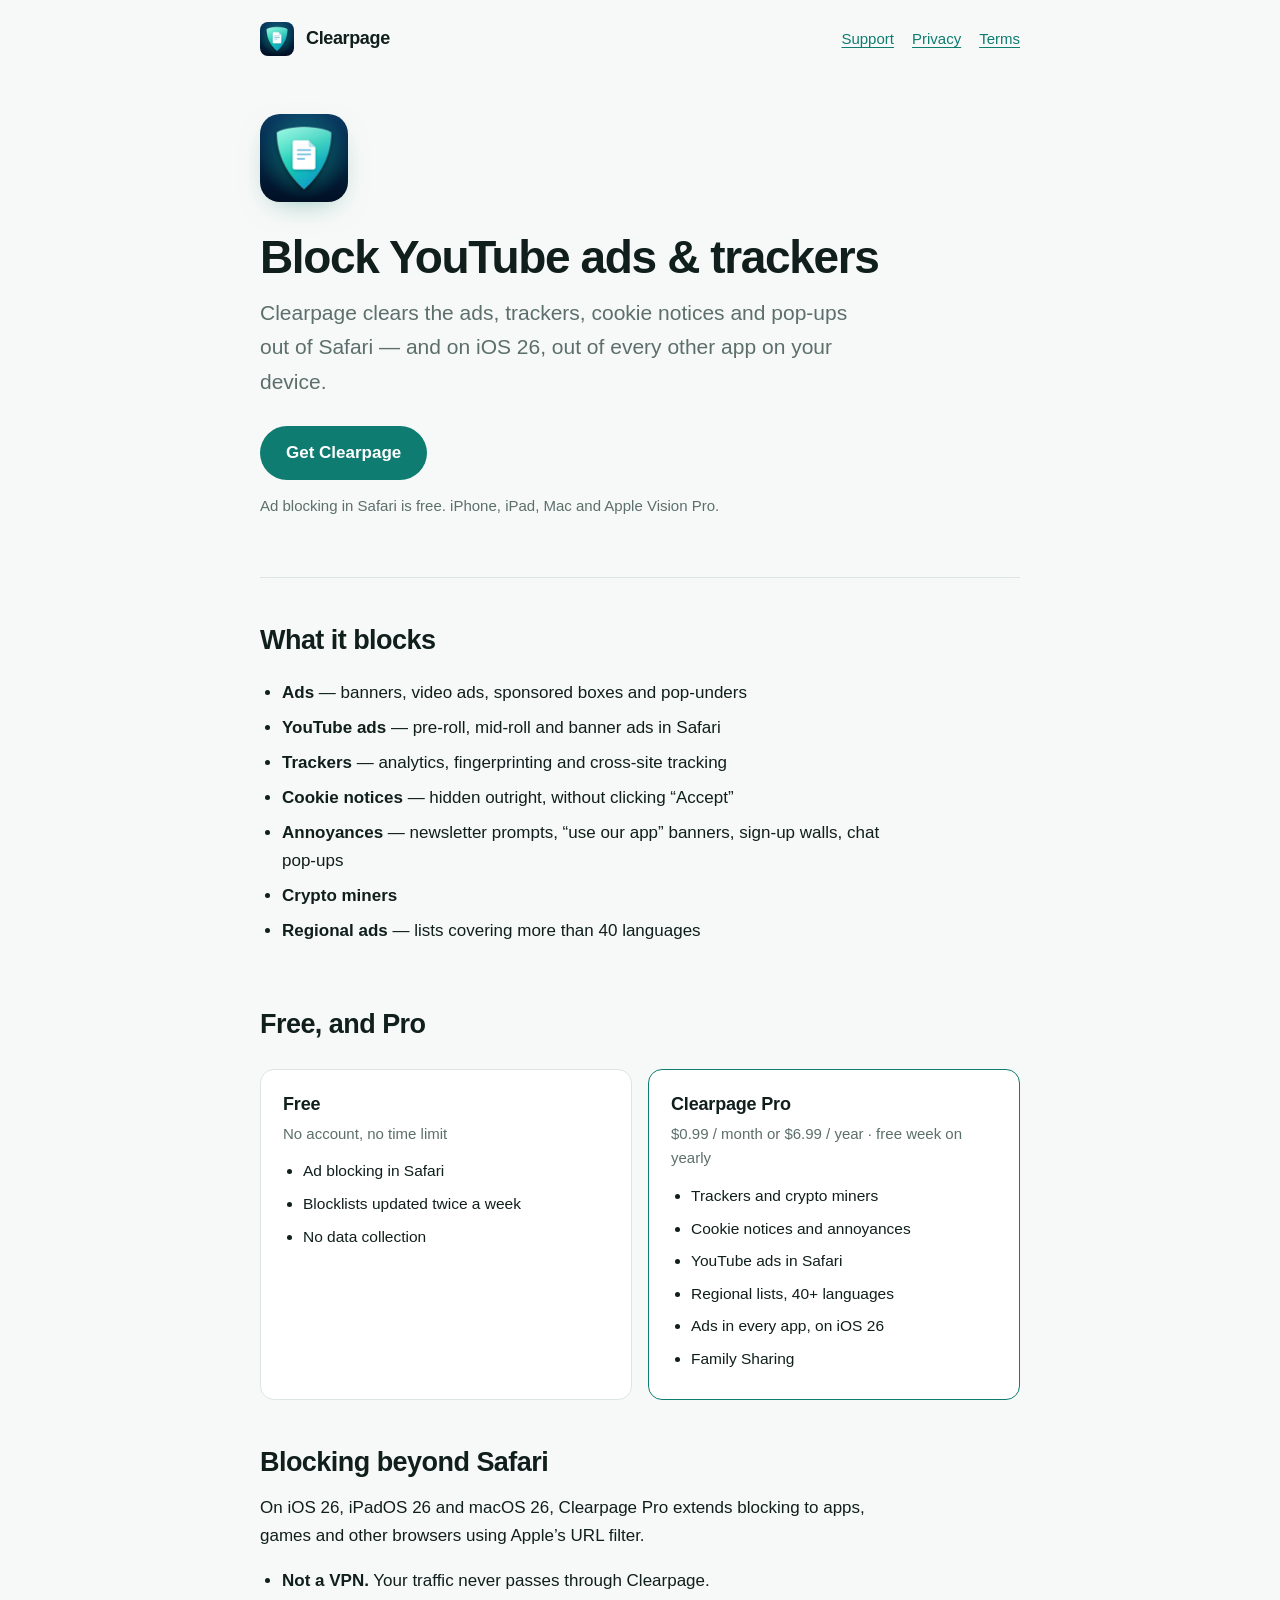
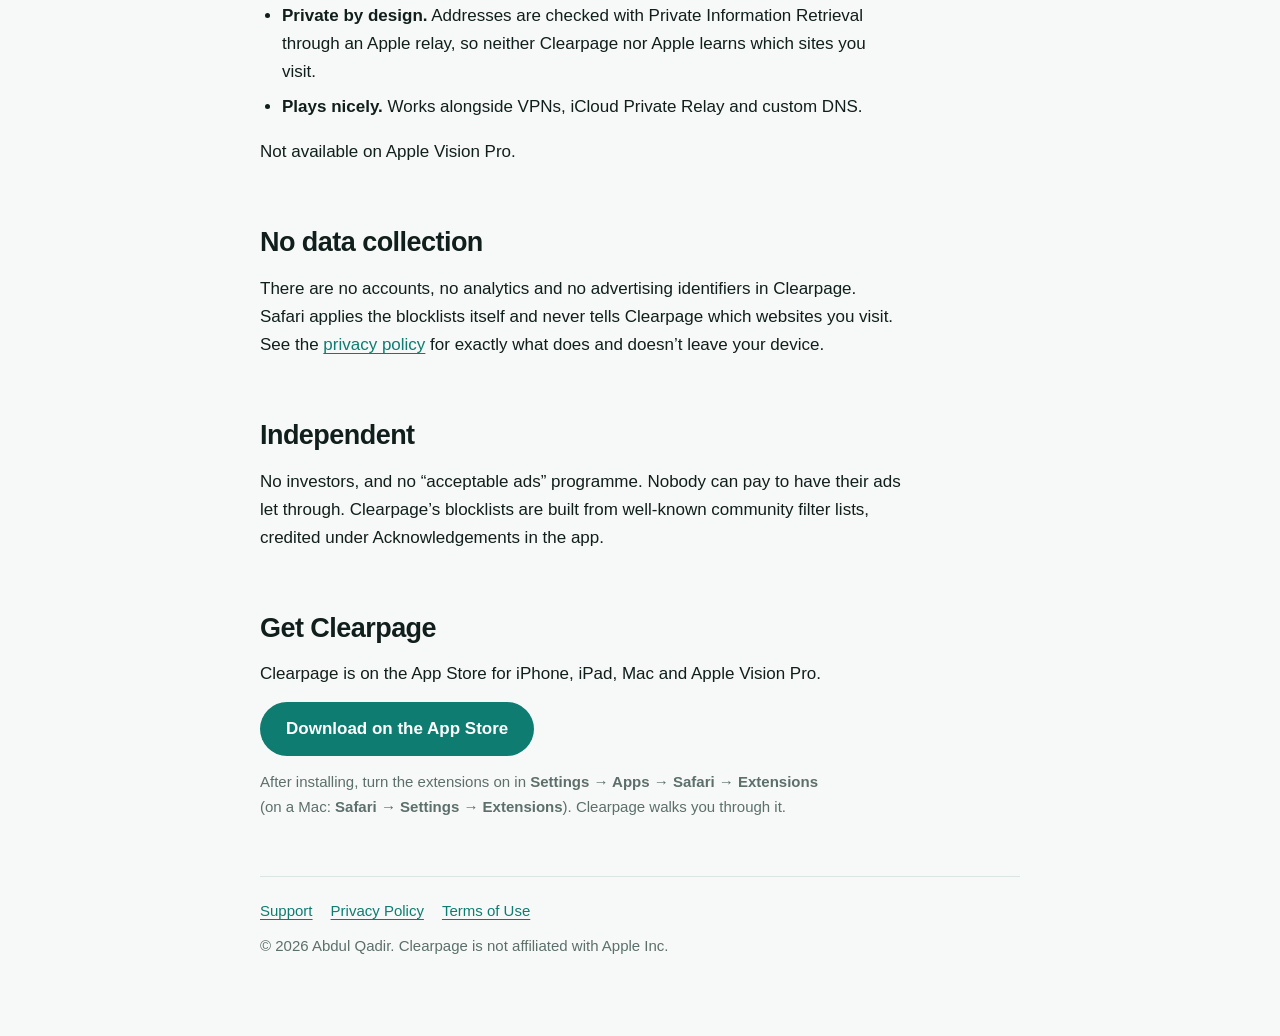
==== index.html @ c193ba33 "Clearpage website: landing page, privacy policy, terms and support" ====
<!DOCTYPE html>
<html lang="en">
<head>
<meta charset="utf-8">
<meta name="viewport" content="width=device-width, initial-scale=1">
<title>Clearpage — Block YouTube Ads &amp; Trackers in Safari</title>
<meta name="description" content="Clearpage blocks ads in Safari, free. Clearpage Pro adds trackers, cookie notices, YouTube ads and blocking in every other app. No data collection, not a VPN.">
<link rel="icon" href="icon.png">
<link rel="apple-touch-icon" href="icon.png">
<meta property="og:title" content="Clearpage — Block YouTube Ads &amp; Trackers">
<meta property="og:description" content="Free ad blocking for Safari on iPhone, iPad, Mac and Apple Vision Pro. Clearpage Pro blocks trackers, cookie notices, YouTube ads and ads in every other app.">
<meta property="og:type" content="website">
<link rel="stylesheet" href="style.css">
</head>
<body>
<div class="wrap">

  <header class="top">
    <img src="icon.png" alt="">
    <a class="name" href="./">Clearpage</a>
    <nav>
      <a href="support.html">Support</a>
      <a href="privacy.html">Privacy</a>
      <a href="terms.html">Terms</a>
    </nav>
  </header>

  <div class="hero">
    <img class="icon" src="icon.png" alt="Clearpage app icon">
    <h1>Block YouTube ads &amp; trackers</h1>
    <p class="tagline">Clearpage clears the ads, trackers, cookie notices and pop-ups out of Safari — and on iOS&nbsp;26, out of every other app on your device.</p>
    <a class="cta" href="#download">Get Clearpage</a>
    <p class="cta-note">Ad blocking in Safari is free. iPhone, iPad, Mac and Apple Vision Pro.</p>
  </div>

  <section>
    <h2>What it blocks</h2>
    <ul>
      <li><strong>Ads</strong> — banners, video ads, sponsored boxes and pop-unders</li>
      <li><strong>YouTube ads</strong> — pre-roll, mid-roll and banner ads in Safari</li>
      <li><strong>Trackers</strong> — analytics, fingerprinting and cross-site tracking</li>
      <li><strong>Cookie notices</strong> — hidden outright, without clicking “Accept”</li>
      <li><strong>Annoyances</strong> — newsletter prompts, “use our app” banners, sign-up walls, chat pop-ups</li>
      <li><strong>Crypto miners</strong></li>
      <li><strong>Regional ads</strong> — lists covering more than 40 languages</li>
    </ul>
  </section>

  <section>
    <h2>Free, and Pro</h2>
    <div class="plans">
      <div class="plan">
        <h3>Free</h3>
        <p class="price">No account, no time limit</p>
        <ul>
          <li>Ad blocking in Safari</li>
          <li>Blocklists updated twice a week</li>
          <li>No data collection</li>
        </ul>
      </div>
      <div class="plan pro">
        <h3>Clearpage Pro</h3>
        <p class="price">$0.99 / month or $6.99 / year · free week on yearly</p>
        <ul>
          <li>Trackers and crypto miners</li>
          <li>Cookie notices and annoyances</li>
          <li>YouTube ads in Safari</li>
          <li>Regional lists, 40+ languages</li>
          <li>Ads in every app, on iOS 26</li>
          <li>Family Sharing</li>
        </ul>
      </div>
    </div>
  </section>

  <section>
    <h2>Blocking beyond Safari</h2>
    <p>On iOS 26, iPadOS 26 and macOS 26, Clearpage Pro extends blocking to apps, games and other browsers using Apple’s URL filter.</p>
    <ul>
      <li><strong>Not a VPN.</strong> Your traffic never passes through Clearpage.</li>
      <li><strong>Private by design.</strong> Addresses are checked with Private Information Retrieval through an Apple relay, so neither Clearpage nor Apple learns which sites you visit.</li>
      <li><strong>Plays nicely.</strong> Works alongside VPNs, iCloud Private Relay and custom DNS.</li>
    </ul>
    <p>Not available on Apple Vision Pro.</p>
  </section>

  <section>
    <h2>No data collection</h2>
    <p>There are no accounts, no analytics and no advertising identifiers in Clearpage. Safari applies the blocklists itself and never tells Clearpage which websites you visit. See the <a href="privacy.html">privacy policy</a> for exactly what does and doesn’t leave your device.</p>
  </section>

  <section>
    <h2>Independent</h2>
    <p>No investors, and no “acceptable ads” programme. Nobody can pay to have their ads let through. Clearpage’s blocklists are built from well-known community filter lists, credited under Acknowledgements in the app.</p>
  </section>

  <section id="download">
    <h2>Get Clearpage</h2>
    <p>Clearpage is on the App Store for iPhone, iPad, Mac and Apple Vision Pro.</p>
    <p><a class="cta" href="https://apps.apple.com/app/id6811292044">Download on the App Store</a></p>
    <p class="cta-note">After installing, turn the extensions on in <strong>Settings → Apps → Safari → Extensions</strong> (on a Mac: <strong>Safari → Settings → Extensions</strong>). Clearpage walks you through it.</p>
  </section>

  <footer>
    <nav>
      <a href="support.html">Support</a>
      <a href="privacy.html">Privacy Policy</a>
      <a href="terms.html">Terms of Use</a>
    </nav>
    <p>© 2026 Abdul Qadir. Clearpage is not affiliated with Apple Inc.</p>
  </footer>

</div>
</body>
</html>
---- style.css ----
/* Clearpage website. Shared by the landing page, privacy policy, terms and support pages.
   Colours match the app's AccentColor asset: #0E7C70 light, #2BC4B1 dark. */

:root {
  color-scheme: light dark;

  --ground: #f7f9f8;
  --surface: #ffffff;
  --ink: #101f1c;
  --muted: #5c6f6b;
  --line: #dde5e2;
  --accent: #0e7c70;
  --accent-soft: #e2f1ee;
  --radius: 14px;
  --measure: 68ch;
}

@media (prefers-color-scheme: dark) {
  :root {
    --ground: #0b1312;
    --surface: #131e1c;
    --ink: #e7efed;
    --muted: #93a8a3;
    --line: #24322f;
    --accent: #2bc4b1;
    --accent-soft: #112a26;
  }
}

* { box-sizing: border-box; }

html { -webkit-text-size-adjust: 100%; }

body {
  margin: 0;
  padding-inline: 20px;
  padding-block: 0 64px;
  background: var(--ground);
  color: var(--ink);
  font: 17px/1.65 -apple-system, BlinkMacSystemFont, "Segoe UI", Roboto, Helvetica, Arial, sans-serif;
  -webkit-font-smoothing: antialiased;
}

.wrap { max-width: 760px; margin: 0 auto; }
.narrow { max-width: var(--measure); }

a { color: var(--accent); text-underline-offset: 3px; }
a:hover { text-decoration-thickness: 2px; }
:focus-visible { outline: 2px solid var(--accent); outline-offset: 3px; border-radius: 4px; }

/* ---------- masthead ---------- */
.top {
  display: flex;
  align-items: center;
  gap: 12px;
  padding-block: 22px;
  flex-wrap: wrap;
}
.top img { width: 34px; height: 34px; border-radius: 8px; }
.top .name {
  font-weight: 700;
  font-size: 18px;
  letter-spacing: -0.02em;
  color: var(--ink);
  text-decoration: none;
  margin-right: auto;
}
.top nav { display: flex; gap: 18px; font-size: 15px; }

/* ---------- hero ---------- */
.hero { padding-block: 36px 44px; border-bottom: 1px solid var(--line); }
.hero img.icon {
  width: 88px;
  height: 88px;
  border-radius: 20px;
  margin-bottom: 22px;
  box-shadow: 0 10px 30px -14px rgba(14, 124, 112, 0.55);
}
h1 {
  font-size: clamp(32px, 6vw, 46px);
  line-height: 1.06;
  letter-spacing: -0.03em;
  margin: 0 0 14px;
  text-wrap: balance;
}
.tagline {
  font-size: clamp(18px, 2.6vw, 21px);
  color: var(--muted);
  margin: 0 0 26px;
  max-width: 52ch;
}
.cta {
  display: inline-block;
  background: var(--accent);
  color: #fff;
  font-weight: 600;
  padding: 13px 26px;
  border-radius: 999px;
  text-decoration: none;
}
@media (prefers-color-scheme: dark) { .cta { color: #06211d; } }
.cta-note { font-size: 15px; color: var(--muted); margin-top: 14px; }

/* ---------- sections ---------- */
section { padding-block: 40px 0; }
h2 {
  font-size: clamp(22px, 3.4vw, 27px);
  letter-spacing: -0.02em;
  margin: 0 0 10px;
  text-wrap: balance;
}
h3 { font-size: 19px; letter-spacing: -0.01em; margin: 28px 0 6px; }
p { margin: 0 0 14px; max-width: var(--measure); }
ul, ol { max-width: var(--measure); padding-left: 22px; }
li { margin-bottom: 7px; }

/* ---------- plan cards ---------- */
.plans { display: grid; gap: 16px; margin-top: 22px; }
@media (min-width: 620px) { .plans { grid-template-columns: 1fr 1fr; } }
.plan {
  background: var(--surface);
  border: 1px solid var(--line);
  border-radius: var(--radius);
  padding: 20px 22px;
}
.plan.pro { border-color: var(--accent); }
.plan h3 { margin: 0 0 2px; font-size: 18px; }
.plan .price { font-size: 15px; color: var(--muted); margin: 0 0 12px; }
.plan ul { margin: 0; padding-left: 20px; font-size: 15.5px; }

/* ---------- legal pages ---------- */
.legal { padding-block: 10px 0; }
.legal h1 { font-size: clamp(28px, 5vw, 38px); margin-bottom: 8px; }
.updated {
  font-size: 14px;
  color: var(--muted);
  margin: 0 0 30px;
}
.callout {
  background: var(--accent-soft);
  border-left: 3px solid var(--accent);
  border-radius: 0 10px 10px 0;
  padding: 14px 18px;
  margin: 0 0 22px;
  max-width: var(--measure);
}
.callout p:last-child { margin-bottom: 0; }

table {
  border-collapse: collapse;
  width: 100%;
  max-width: var(--measure);
  font-size: 15.5px;
  margin-bottom: 18px;
}
th, td {
  text-align: left;
  padding: 9px 14px 9px 0;
  border-bottom: 1px solid var(--line);
  vertical-align: top;
}
th { font-weight: 600; }
.scroller { overflow-x: auto; }

/* ---------- footer ---------- */
footer {
  margin-top: 56px;
  padding-top: 22px;
  border-top: 1px solid var(--line);
  font-size: 15px;
  color: var(--muted);
}
footer nav { display: flex; flex-wrap: wrap; gap: 18px; margin-bottom: 10px; }
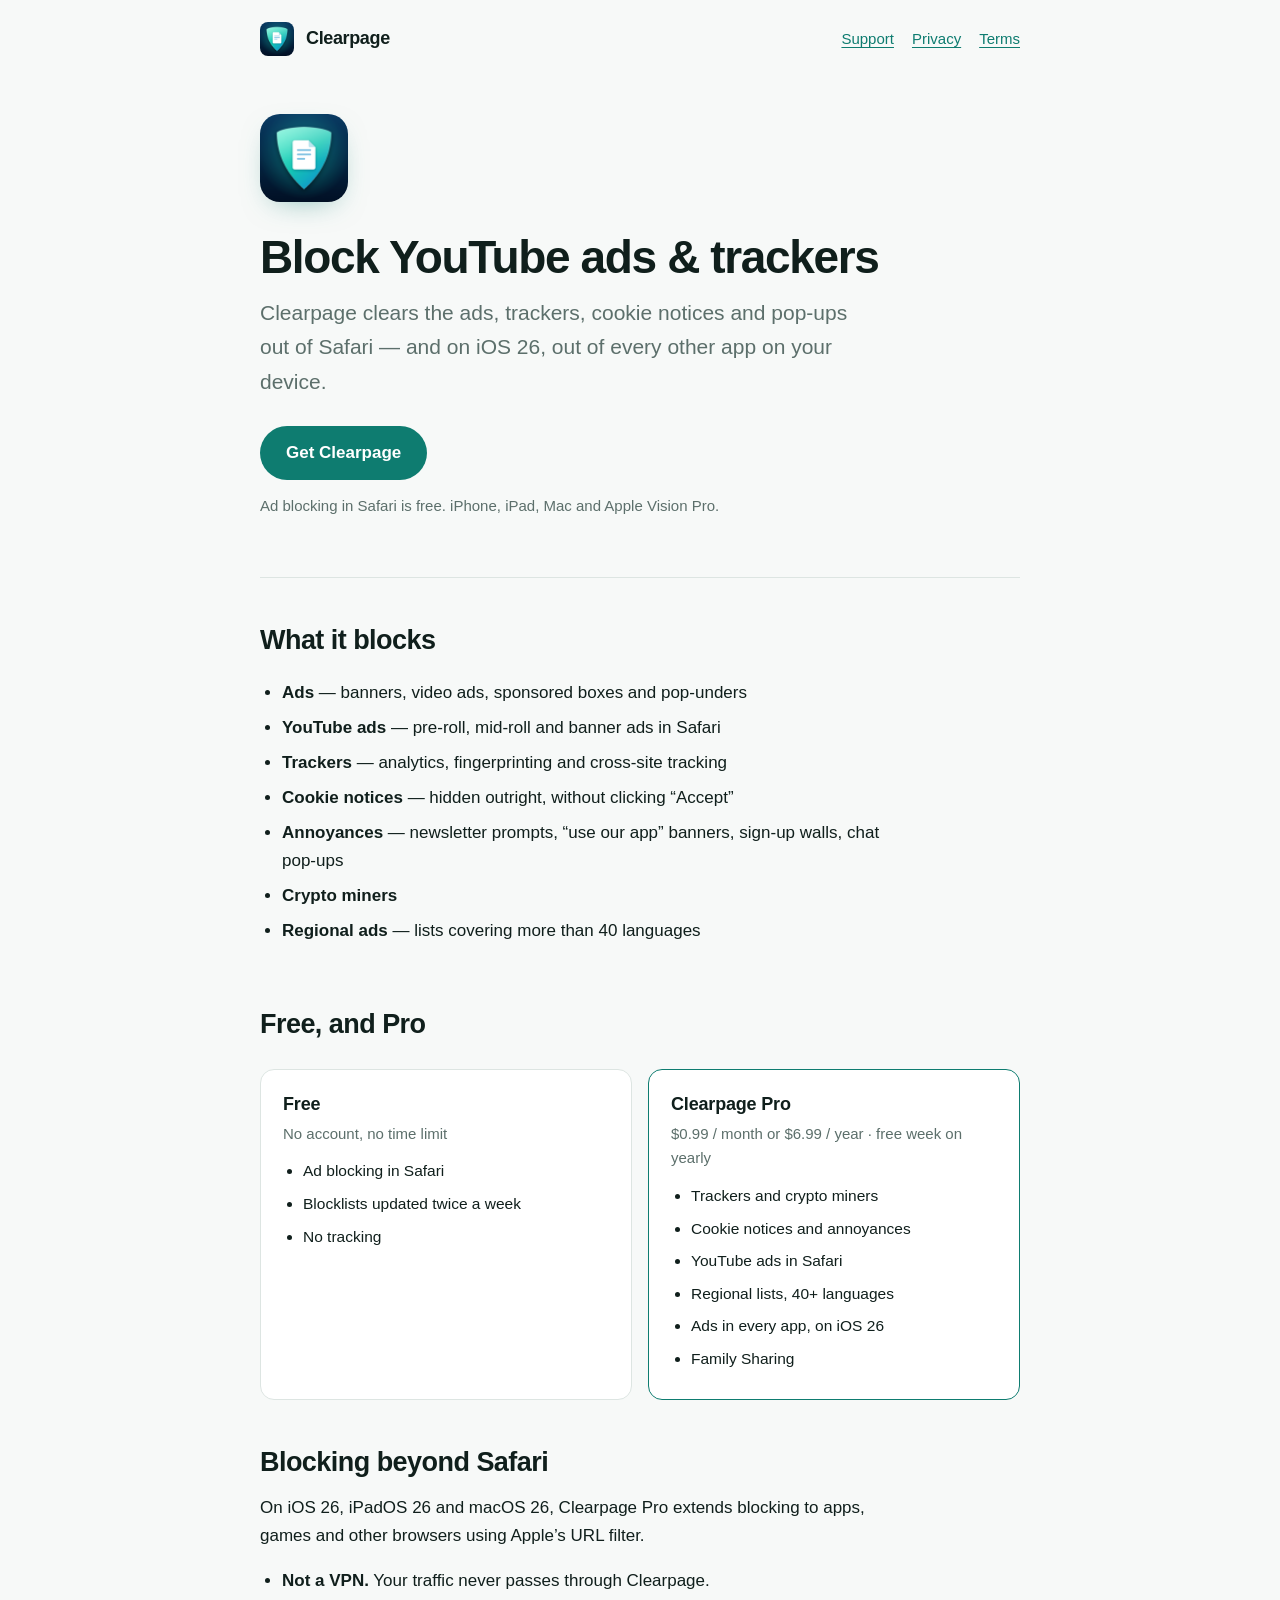
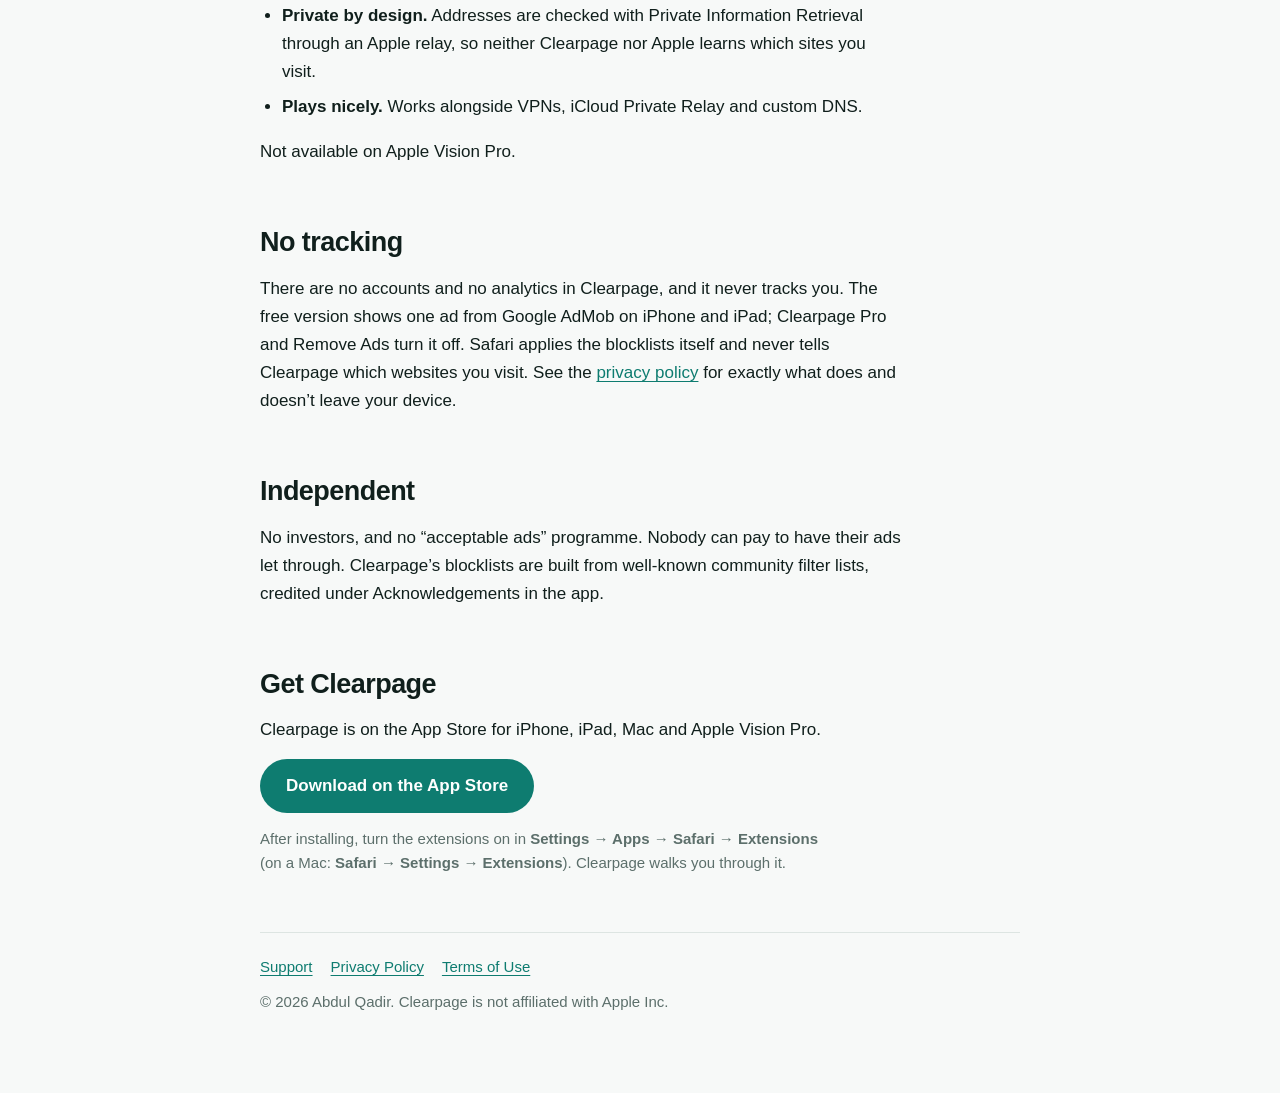
==== commit eca2aae3: "Homepage: no tracking (the free version now shows one AdMob ad)" ====
--- a/index.html
+++ b/index.html
@@ -4,7 +4,7 @@
 <meta charset="utf-8">
 <meta name="viewport" content="width=device-width, initial-scale=1">
 <title>Clearpage — Block YouTube Ads &amp; Trackers in Safari</title>
-<meta name="description" content="Clearpage blocks ads in Safari, free. Clearpage Pro adds trackers, cookie notices, YouTube ads and blocking in every other app. No data collection, not a VPN.">
+<meta name="description" content="Clearpage blocks ads in Safari, free. Clearpage Pro adds trackers, cookie notices, YouTube ads and blocking in every other app. No tracking, not a VPN.">
 <link rel="icon" href="icon.png">
 <link rel="apple-touch-icon" href="icon.png">
 <meta property="og:title" content="Clearpage — Block YouTube Ads &amp; Trackers">
@@ -55,7 +55,7 @@
         <ul>
           <li>Ad blocking in Safari</li>
           <li>Blocklists updated twice a week</li>
-          <li>No data collection</li>
+          <li>No tracking</li>
         </ul>
       </div>
       <div class="plan pro">
@@ -85,8 +85,8 @@
   </section>
 
   <section>
-    <h2>No data collection</h2>
-    <p>There are no accounts, no analytics and no advertising identifiers in Clearpage. Safari applies the blocklists itself and never tells Clearpage which websites you visit. See the <a href="privacy.html">privacy policy</a> for exactly what does and doesn’t leave your device.</p>
+    <h2>No tracking</h2>
+    <p>There are no accounts and no analytics in Clearpage, and it never tracks you. The free version shows one ad from Google AdMob on iPhone and iPad; Clearpage Pro and Remove Ads turn it off. Safari applies the blocklists itself and never tells Clearpage which websites you visit. See the <a href="privacy.html">privacy policy</a> for exactly what does and doesn’t leave your device.</p>
   </section>
 
   <section>
